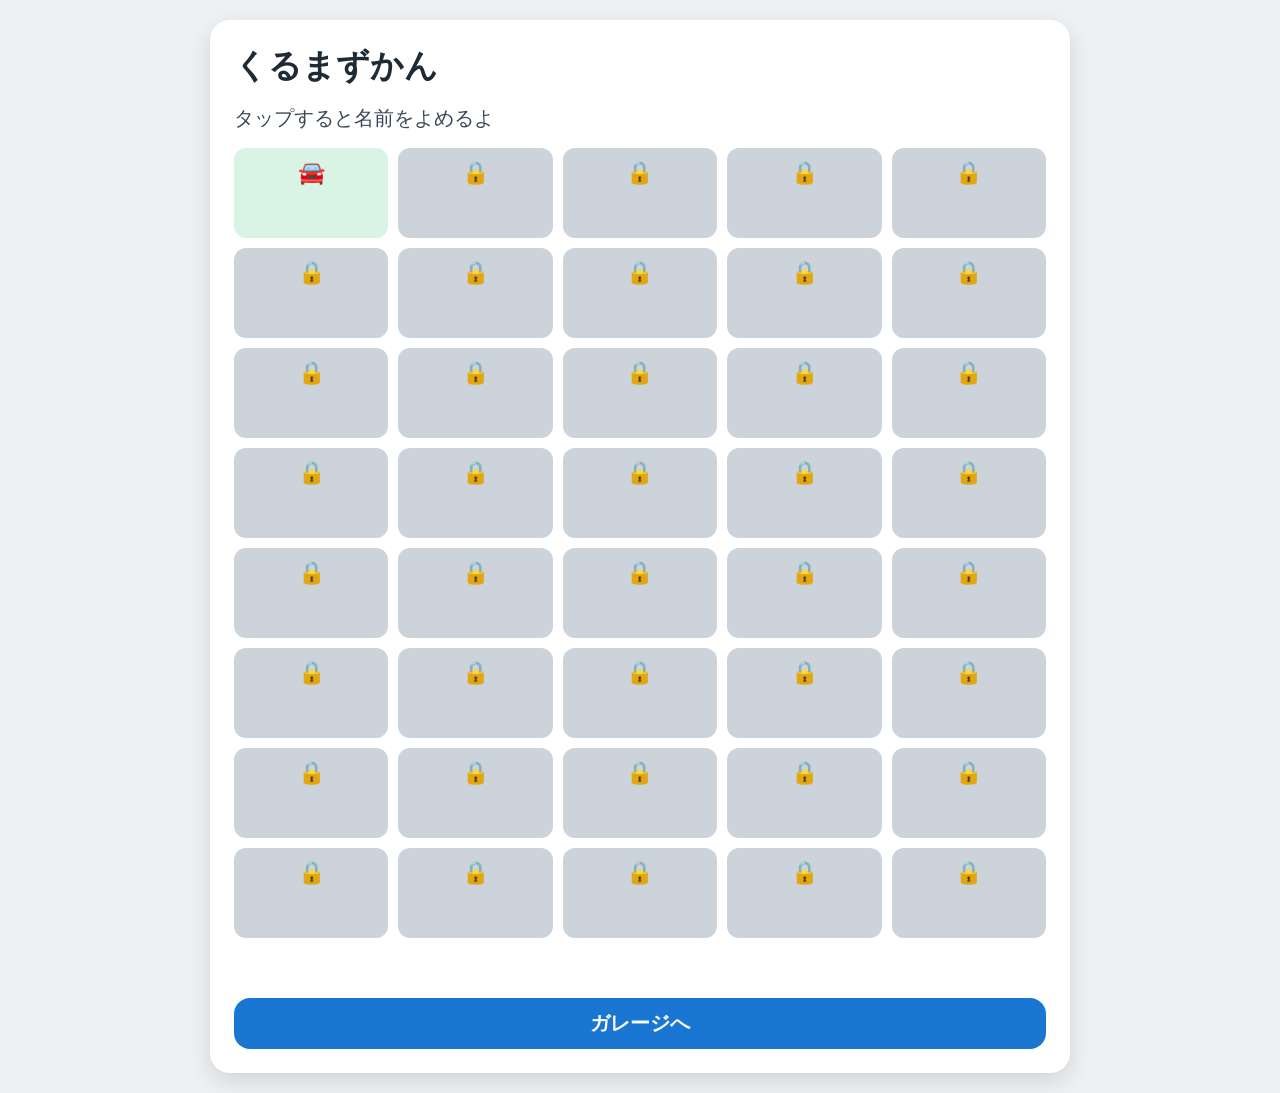
==== collection.html @ c7c64a20 "Create Kuruma Study multi-page learning web app" ====
<!doctype html><html lang="ja"><head><meta charset="UTF-8"><meta name="viewport" content="width=device-width,initial-scale=1"><title>ずかん</title><link rel="stylesheet" href="styles.css"></head>
<body><main class="container"><section class="card">
<h1>くるまずかん</h1><p class="hint">タップすると名前をよめるよ</p>
<div id="grid" class="collection-grid"></div>
<p id="name" class="status"></p>
<div class="buttons"><a class="button-link blue small" href="index.html">ガレージへ</a></div>
</section></main>
<script src="app.js"></script><script>
const s=KurumaApp.loadState();const g=document.getElementById('grid');KurumaApp.ALL_CARS.forEach(n=>{const d=document.createElement('div');const ok=s.unlockedCars.includes(n);d.className='car-tile '+(ok?'unlocked':'locked');d.textContent=ok?'🚘':'🔒';d.onclick=()=>{if(!ok)return;document.getElementById('name').textContent=n;KurumaApp.horn();};g.appendChild(d);});
</script></body></html>
---- styles.css ----
:root {
  --bg: #eef1f4;
  --card: #ffffff;
  --text: #1f2a37;
  --primary: #ff8a00;
  --secondary: #1976d2;
  --ok: #21a366;
  --miss: #b7791f;
}
* { box-sizing: border-box; }
body {
  margin: 0;
  font-family: "Hiragino Kaku Gothic ProN", "Yu Gothic", sans-serif;
  background: var(--bg);
  color: var(--text);
  min-height: 100vh;
  font-size: 22px;
}
.container {
  max-width: 900px;
  margin: 0 auto;
  padding: 20px;
}
.card {
  background: var(--card);
  border-radius: 20px;
  box-shadow: 0 8px 22px rgba(0,0,0,.12);
  padding: 24px;
}
h1,h2,p { margin: 0 0 16px; }
.big {
  font-size: clamp(30px, 5vw, 50px);
  font-weight: 700;
}
.level {
  font-size: 24px;
  font-weight: 700;
  margin-bottom: 18px;
}
.buttons {
  display: grid;
  gap: 16px;
}
button, .button-link {
  width: 100%;
  border: none;
  border-radius: 16px;
  padding: 18px;
  font-size: 28px;
  font-weight: 700;
  color: #fff;
  cursor: pointer;
  text-align: center;
  text-decoration: none;
}
.orange { background: var(--primary); }
.blue { background: var(--secondary); }
.small {
  font-size: 20px;
  padding: 12px;
}
input {
  width: 100%;
  border: 3px solid #d7dde4;
  border-radius: 14px;
  padding: 16px;
  font-size: 30px;
  text-transform: uppercase;
}
.status {
  min-height: 44px;
  font-weight: 700;
  font-size: 30px;
}
.status.ok { color: var(--ok); animation: pop .4s ease; }
.status.miss { color: var(--miss); }
.car-track {
  height: 90px;
  background: repeating-linear-gradient(90deg, #d5dde6 0 40px, #bec8d2 40px 80px);
  border-radius: 12px;
  margin: 16px 0;
  overflow: hidden;
  position: relative;
}
.car {
  position: absolute;
  left: 10px;
  top: 18px;
  font-size: 50px;
  transition: transform .6s ease;
}
.car.go { transform: translateX(520px); }
@keyframes pop {
  0%{ transform: scale(.9);} 70%{transform: scale(1.08);} 100%{transform:scale(1);} }
.grid2 {
  display: grid;
  grid-template-columns: 1fr 1fr;
  gap: 14px;
}
.item {
  background: #f8fafc;
  border: 3px solid #e1e8ef;
  border-radius: 12px;
  padding: 12px;
  font-weight: 700;
}
.collection-grid {
  display: grid;
  grid-template-columns: repeat(auto-fill,minmax(150px,1fr));
  gap: 10px;
}
.car-tile {
  border-radius: 12px;
  padding: 12px;
  text-align: center;
  font-weight: 700;
  min-height: 90px;
}
.locked { background: #ccd3db; color: #6a7180; }
.unlocked { background: #d9f4e5; color: #1a633f; cursor: pointer; }
.hint { font-size: 20px; color: #3a4757; }
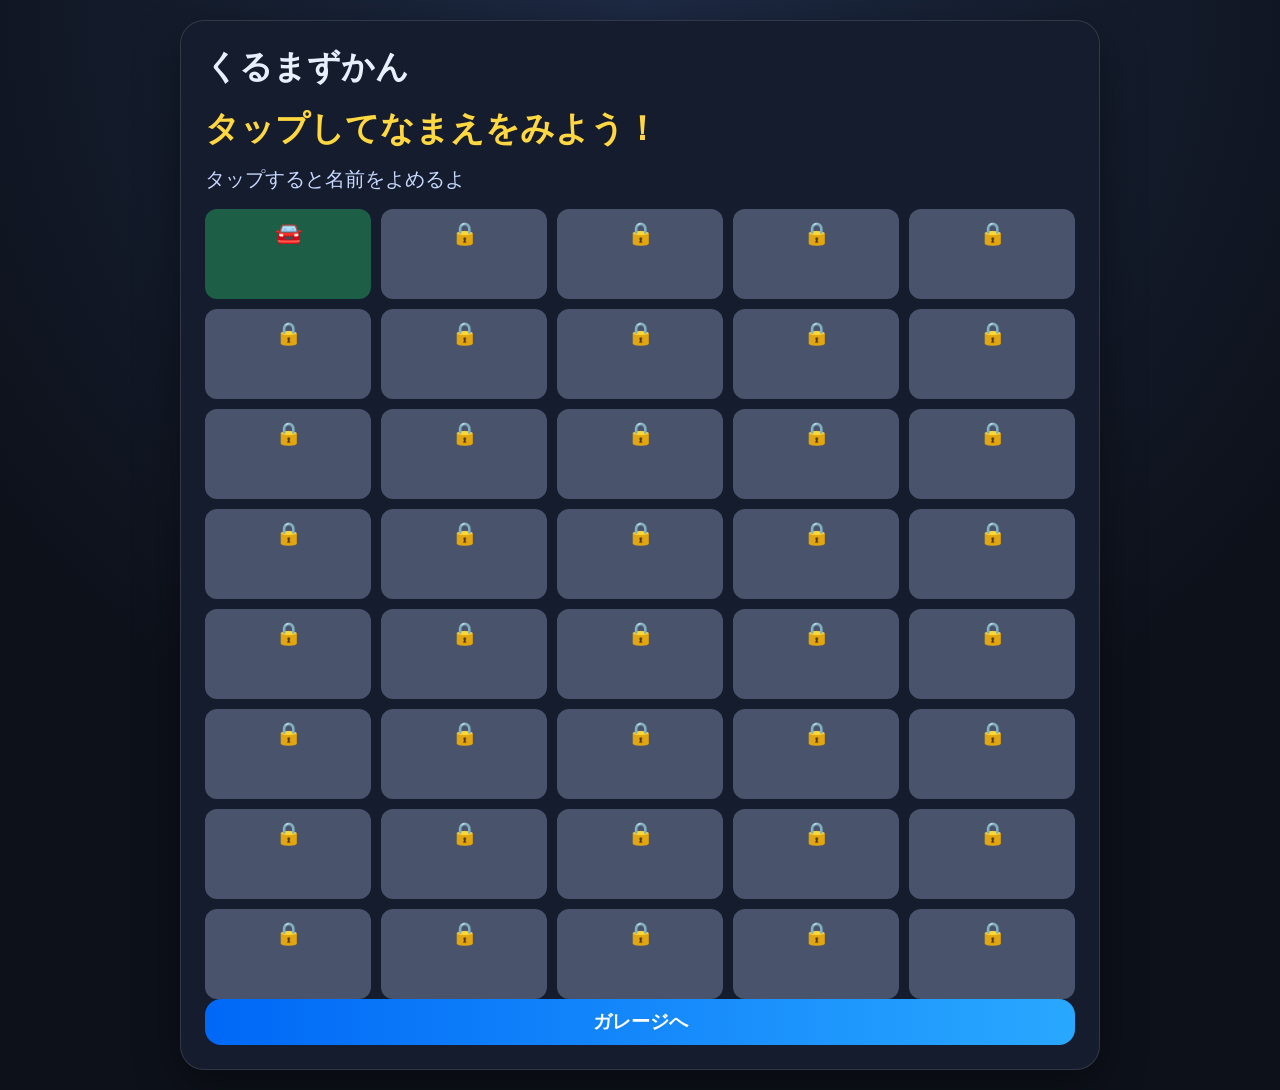
==== commit bb72fa5b: "Improve excitement with keyboard layout, new questions, and reverse car motion" ====
--- a/collection.html
+++ b/collection.html
@@ -1,8 +1,7 @@
 <!doctype html><html lang="ja"><head><meta charset="UTF-8"><meta name="viewport" content="width=device-width,initial-scale=1"><title>ずかん</title><link rel="stylesheet" href="styles.css"></head>
 <body><main class="container"><section class="card">
-<h1>くるまずかん</h1><p class="hint">タップすると名前をよめるよ</p>
+<h1>くるまずかん</h1><p id="name" class="status name-top">タップしてなまえをみよう！</p><p class="hint">タップすると名前をよめるよ</p>
 <div id="grid" class="collection-grid"></div>
-<p id="name" class="status"></p>
 <div class="buttons"><a class="button-link blue small" href="index.html">ガレージへ</a></div>
 </section></main>
 <script src="app.js"></script><script>
--- a/styles.css
+++ b/styles.css
@@ -1,121 +1,34 @@
 :root {
-  --bg: #eef1f4;
-  --card: #ffffff;
-  --text: #1f2a37;
+  --bg: radial-gradient(circle at top, #1d2a44, #0d111a 65%);
+  --card: #151c2e;
+  --text: #e8f0ff;
   --primary: #ff8a00;
-  --secondary: #1976d2;
-  --ok: #21a366;
-  --miss: #b7791f;
+  --secondary: #2b8cff;
+  --ok: #32d296;
+  --miss: #ffb347;
 }
 * { box-sizing: border-box; }
-body {
-  margin: 0;
-  font-family: "Hiragino Kaku Gothic ProN", "Yu Gothic", sans-serif;
-  background: var(--bg);
-  color: var(--text);
-  min-height: 100vh;
-  font-size: 22px;
-}
-.container {
-  max-width: 900px;
-  margin: 0 auto;
-  padding: 20px;
-}
-.card {
-  background: var(--card);
-  border-radius: 20px;
-  box-shadow: 0 8px 22px rgba(0,0,0,.12);
-  padding: 24px;
-}
-h1,h2,p { margin: 0 0 16px; }
-.big {
-  font-size: clamp(30px, 5vw, 50px);
-  font-weight: 700;
-}
-.level {
-  font-size: 24px;
-  font-weight: 700;
-  margin-bottom: 18px;
-}
-.buttons {
-  display: grid;
-  gap: 16px;
-}
-button, .button-link {
-  width: 100%;
-  border: none;
-  border-radius: 16px;
-  padding: 18px;
-  font-size: 28px;
-  font-weight: 700;
-  color: #fff;
-  cursor: pointer;
-  text-align: center;
-  text-decoration: none;
-}
-.orange { background: var(--primary); }
-.blue { background: var(--secondary); }
-.small {
-  font-size: 20px;
-  padding: 12px;
-}
-input {
-  width: 100%;
-  border: 3px solid #d7dde4;
-  border-radius: 14px;
-  padding: 16px;
-  font-size: 30px;
-  text-transform: uppercase;
-}
-.status {
-  min-height: 44px;
-  font-weight: 700;
-  font-size: 30px;
-}
-.status.ok { color: var(--ok); animation: pop .4s ease; }
-.status.miss { color: var(--miss); }
-.car-track {
-  height: 90px;
-  background: repeating-linear-gradient(90deg, #d5dde6 0 40px, #bec8d2 40px 80px);
-  border-radius: 12px;
-  margin: 16px 0;
-  overflow: hidden;
-  position: relative;
-}
-.car {
-  position: absolute;
-  left: 10px;
-  top: 18px;
-  font-size: 50px;
-  transition: transform .6s ease;
-}
-.car.go { transform: translateX(520px); }
-@keyframes pop {
-  0%{ transform: scale(.9);} 70%{transform: scale(1.08);} 100%{transform:scale(1);} }
-.grid2 {
-  display: grid;
-  grid-template-columns: 1fr 1fr;
-  gap: 14px;
-}
-.item {
-  background: #f8fafc;
-  border: 3px solid #e1e8ef;
-  border-radius: 12px;
-  padding: 12px;
-  font-weight: 700;
-}
-.collection-grid {
-  display: grid;
-  grid-template-columns: repeat(auto-fill,minmax(150px,1fr));
-  gap: 10px;
-}
-.car-tile {
-  border-radius: 12px;
-  padding: 12px;
-  text-align: center;
-  font-weight: 700;
-  min-height: 90px;
-}
-.locked { background: #ccd3db; color: #6a7180; }
-.unlocked { background: #d9f4e5; color: #1a633f; cursor: pointer; }
-.hint { font-size: 20px; color: #3a4757; }
+body { margin:0; font-family:"Hiragino Kaku Gothic ProN","Yu Gothic",sans-serif; background: var(--bg); color:var(--text); min-height:100vh; font-size:22px; }
+.container { max-width: 960px; margin: 0 auto; padding: 20px; }
+.card { background: var(--card); border-radius: 24px; box-shadow: 0 15px 45px rgba(0,0,0,.4); padding: 24px; border:1px solid rgba(255,255,255,.12); }
+.cool{backdrop-filter: blur(3px);} h1,h2,p{margin:0 0 16px;} .big{font-size:clamp(30px,5vw,50px);font-weight:700;} .question{min-height:72px;}
+.level { font-size: 24px; font-weight: 700; margin-bottom: 18px; }
+.buttons{display:grid;gap:12px;} button,.button-link{width:100%;border:none;border-radius:16px;padding:16px;font-size:24px;font-weight:700;color:#fff;cursor:pointer;text-align:center;text-decoration:none;}
+.orange{background:linear-gradient(90deg,#ff6f00,#ff9d2d);} .blue{background:linear-gradient(90deg,#0068f7,#29a8ff);} .small{font-size:19px;padding:10px;}
+input{width:100%;border:2px solid #3f4f6f;background:#0c1322;color:#fff;border-radius:14px;padding:14px;font-size:30px;text-transform:uppercase;}
+.status{min-height:44px;font-weight:700;font-size:30px;}.status.ok{color:var(--ok);animation:pop .4s ease;}.status.miss{color:var(--miss);} 
+.car-track{height:90px;background:repeating-linear-gradient(90deg,#2f3d5f 0 42px,#1f2c49 42px 84px);border-radius:12px;margin:16px 0;overflow:hidden;position:relative;}
+.car{position:absolute;right:10px;top:18px;font-size:50px;transition:transform .6s ease;}.car.go{transform:translateX(-520px);} 
+.emoji-lane{height:60px;overflow:hidden;position:relative;}.race-car{position:absolute;left:-40px;top:8px;font-size:40px;filter:drop-shadow(0 0 8px currentColor);}.race-car.go{animation:dash .9s ease forwards;}
+.tap-pad,.alpha-pad{display:grid;gap:8px;margin:12px 0 16px;}.tap-pad{grid-template-columns:repeat(3,1fr);} .alpha-pad{display:flex;flex-direction:column;gap:8px;max-height:280px;overflow:auto;padding-right:4px;}
+.key-row{display:grid;gap:8px;}
+.row-0,.row-1{grid-template-columns:repeat(10,1fr);}
+.row-2{grid-template-columns:repeat(9,1fr);padding:0 20px;}
+.row-3{grid-template-columns:repeat(7,1fr);padding:0 56px;}
+.pad-btn{padding:10px;font-size:20px;border-radius:10px;}
+@keyframes dash{from{transform:translateX(780px);}to{transform:translateX(-80px);}} @keyframes pop{0%{transform:scale(.9);}70%{transform:scale(1.08);}100%{transform:scale(1);}}
+.grid2{display:grid;grid-template-columns:1fr 1fr;gap:14px;}
+.collection-grid{display:grid;grid-template-columns:repeat(auto-fill,minmax(150px,1fr));gap:10px;}
+.car-tile{border-radius:12px;padding:12px;text-align:center;font-weight:700;min-height:90px;}
+.locked{background:#49546c;color:#c0c7d7;} .unlocked{background:#1c5f46;color:#d4ffe6;cursor:pointer;} .hint{font-size:20px;color:#c7d8ff;}
+.name-top{font-size:34px;min-height:52px;margin-bottom:8px;color:#ffd740;}
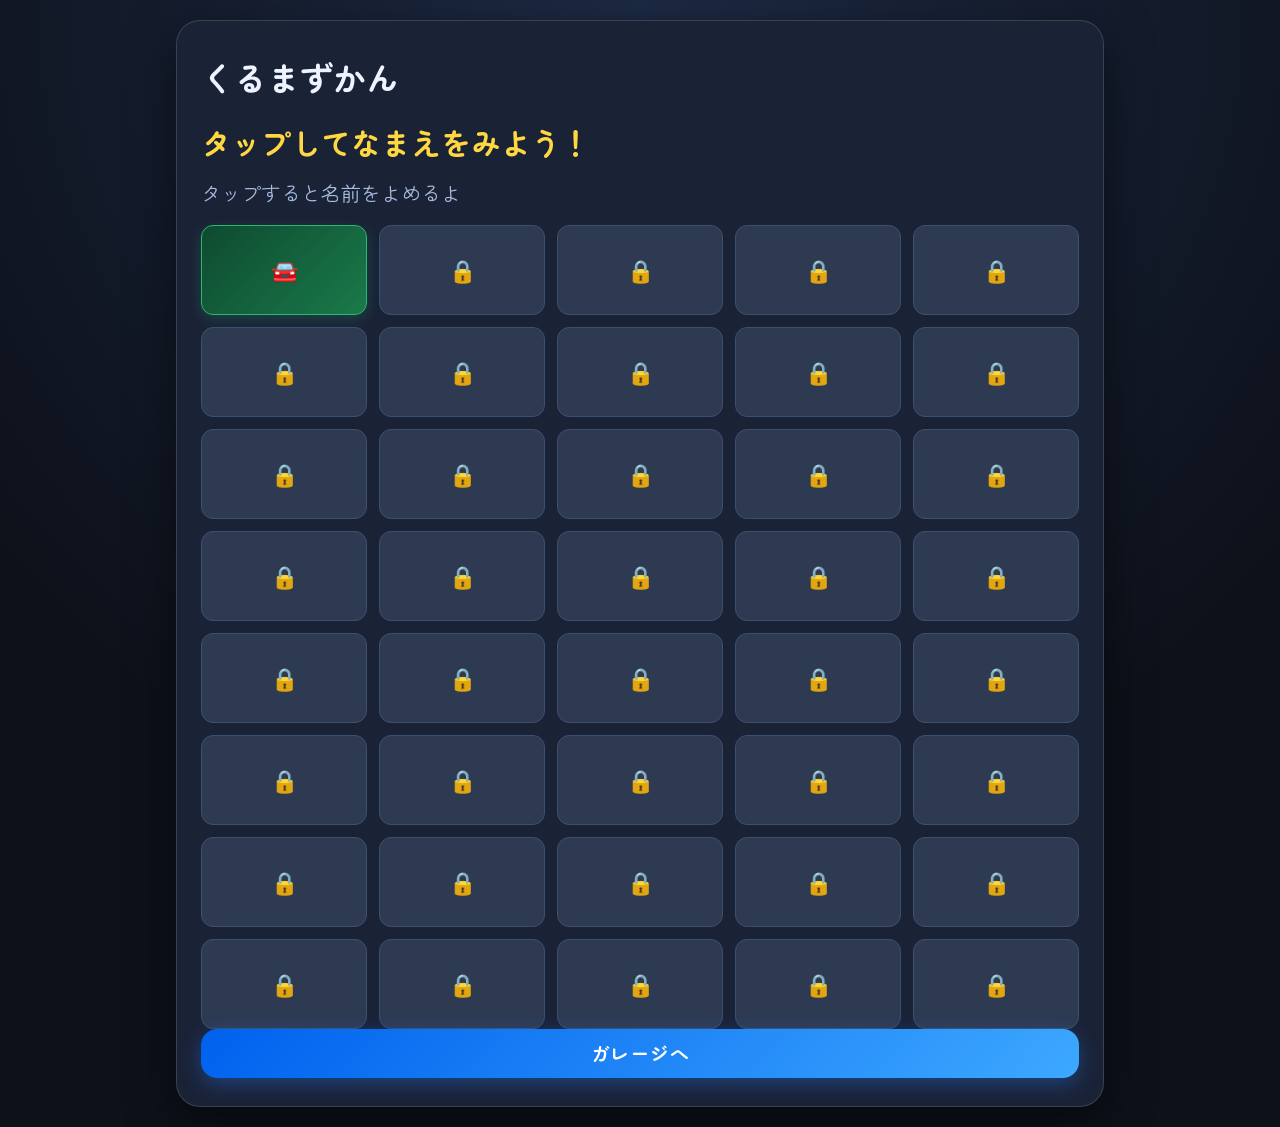
==== commit 4cb1c93d: "Upgrade car study typing and math modes" ====
--- a/collection.html
+++ b/collection.html
@@ -5,5 +5,5 @@
 <div class="buttons"><a class="button-link blue small" href="index.html">ガレージへ</a></div>
 </section></main>
 <script src="app.js"></script><script>
-const s=KurumaApp.loadState();const g=document.getElementById('grid');KurumaApp.ALL_CARS.forEach(n=>{const d=document.createElement('div');const ok=s.unlockedCars.includes(n);d.className='car-tile '+(ok?'unlocked':'locked');d.textContent=ok?'🚘':'🔒';d.onclick=()=>{if(!ok)return;document.getElementById('name').textContent=n;KurumaApp.horn();};g.appendChild(d);});
+const s=KurumaApp.loadState();const g=document.getElementById('grid');KurumaApp.ALL_CARS.forEach(n=>{const d=document.createElement('div');const ok=s.unlockedCars.includes(n);d.className='car-tile '+(ok?'unlocked':'locked');d.textContent=ok?'🚘':'🔒';d.onclick=()=>{if(!ok)return;document.getElementById('name').textContent=KurumaApp.getCarLabel(n);KurumaApp.horn();};g.appendChild(d);});
 </script></body></html>
--- a/styles.css
+++ b/styles.css
@@ -1,34 +1,451 @@
+/* ========================================
+   くるまスタディ styles.css
+   支援対応版 — 大きな文字・高コントラスト・
+   タップしやすいUI・ふりがな対応
+   ======================================== */
+
+@import url('https://fonts.googleapis.com/css2?family=Zen+Maru+Gothic:wght@400;700;900&display=swap');
+
+/* ===== デザイントークン ===== */
 :root {
   --bg: radial-gradient(circle at top, #1d2a44, #0d111a 65%);
-  --card: #151c2e;
-  --text: #e8f0ff;
-  --primary: #ff8a00;
-  --secondary: #2b8cff;
-  --ok: #32d296;
-  --miss: #ffb347;
-}
-* { box-sizing: border-box; }
-body { margin:0; font-family:"Hiragino Kaku Gothic ProN","Yu Gothic",sans-serif; background: var(--bg); color:var(--text); min-height:100vh; font-size:22px; }
-.container { max-width: 960px; margin: 0 auto; padding: 20px; }
-.card { background: var(--card); border-radius: 24px; box-shadow: 0 15px 45px rgba(0,0,0,.4); padding: 24px; border:1px solid rgba(255,255,255,.12); }
-.cool{backdrop-filter: blur(3px);} h1,h2,p{margin:0 0 16px;} .big{font-size:clamp(30px,5vw,50px);font-weight:700;} .question{min-height:72px;}
-.level { font-size: 24px; font-weight: 700; margin-bottom: 18px; }
-.buttons{display:grid;gap:12px;} button,.button-link{width:100%;border:none;border-radius:16px;padding:16px;font-size:24px;font-weight:700;color:#fff;cursor:pointer;text-align:center;text-decoration:none;}
-.orange{background:linear-gradient(90deg,#ff6f00,#ff9d2d);} .blue{background:linear-gradient(90deg,#0068f7,#29a8ff);} .small{font-size:19px;padding:10px;}
-input{width:100%;border:2px solid #3f4f6f;background:#0c1322;color:#fff;border-radius:14px;padding:14px;font-size:30px;text-transform:uppercase;}
-.status{min-height:44px;font-weight:700;font-size:30px;}.status.ok{color:var(--ok);animation:pop .4s ease;}.status.miss{color:var(--miss);} 
-.car-track{height:90px;background:repeating-linear-gradient(90deg,#2f3d5f 0 42px,#1f2c49 42px 84px);border-radius:12px;margin:16px 0;overflow:hidden;position:relative;}
-.car{position:absolute;right:10px;top:18px;font-size:50px;transition:transform .6s ease;}.car.go{transform:translateX(-520px);} 
-.emoji-lane{height:60px;overflow:hidden;position:relative;}.race-car{position:absolute;left:-40px;top:8px;font-size:40px;filter:drop-shadow(0 0 8px currentColor);}.race-car.go{animation:dash .9s ease forwards;}
-.tap-pad,.alpha-pad{display:grid;gap:8px;margin:12px 0 16px;}.tap-pad{grid-template-columns:repeat(3,1fr);} .alpha-pad{display:flex;flex-direction:column;gap:8px;max-height:280px;overflow:auto;padding-right:4px;}
-.key-row{display:grid;gap:8px;}
-.row-0,.row-1{grid-template-columns:repeat(10,1fr);}
-.row-2{grid-template-columns:repeat(9,1fr);padding:0 20px;}
-.row-3{grid-template-columns:repeat(7,1fr);padding:0 56px;}
-.pad-btn{padding:10px;font-size:20px;border-radius:10px;}
-@keyframes dash{from{transform:translateX(780px);}to{transform:translateX(-80px);}} @keyframes pop{0%{transform:scale(.9);}70%{transform:scale(1.08);}100%{transform:scale(1);}}
-.grid2{display:grid;grid-template-columns:1fr 1fr;gap:14px;}
-.collection-grid{display:grid;grid-template-columns:repeat(auto-fill,minmax(150px,1fr));gap:10px;}
-.car-tile{border-radius:12px;padding:12px;text-align:center;font-weight:700;min-height:90px;}
-.locked{background:#49546c;color:#c0c7d7;} .unlocked{background:#1c5f46;color:#d4ffe6;cursor:pointer;} .hint{font-size:20px;color:#c7d8ff;}
-.name-top{font-size:34px;min-height:52px;margin-bottom:8px;color:#ffd740;}
+  --card:       #1a2236;
+  --card-inner: #111827;
+  --text:       #eef3ff;
+  --text-sub:   #a8bce0;
+  --primary:    #ff8a00;
+  --secondary:  #3d9eff;
+  --ok:         #3de2a0;
+  --miss:       #ffb347;
+  --border:     rgba(255,255,255,.14);
+  --radius-lg:  24px;
+  --radius-md:  16px;
+  --radius-sm:  12px;
+  --shadow:     0 16px 48px rgba(0,0,0,.5);
+  --font:       'Zen Maru Gothic', 'Hiragino Maru Gothic Pro', 'Hiragino Kaku Gothic ProN', 'Yu Gothic', sans-serif;
+}
+
+/* ===== リセット ===== */
+*, *::before, *::after { box-sizing: border-box; }
+
+/* ===== ベース ===== */
+body {
+  margin: 0;
+  font-family: var(--font);
+  background: var(--bg);
+  color: var(--text);
+  min-height: 100vh;
+  font-size: 22px;
+  line-height: 1.7;
+  -webkit-font-smoothing: antialiased;
+}
+
+/* ===== レイアウト ===== */
+.container {
+  max-width: 960px;
+  margin: 0 auto;
+  padding: 20px 16px;
+}
+
+/* ===== カード ===== */
+.card {
+  background: var(--card);
+  border-radius: var(--radius-lg);
+  box-shadow: var(--shadow);
+  padding: 28px 24px;
+  border: 1px solid var(--border);
+}
+
+.cool { backdrop-filter: blur(4px); }
+
+/* ===== タイポグラフィ ===== */
+h1, h2, p { margin: 0 0 16px; }
+
+.big {
+  font-size: clamp(32px, 5vw, 52px);
+  font-weight: 900;
+  letter-spacing: .04em;
+  line-height: 1.25;
+}
+
+.level {
+  font-size: 22px;
+  font-weight: 700;
+  margin-bottom: 18px;
+  color: #ffd966;
+  letter-spacing: .03em;
+}
+
+.question { min-height: 72px; }
+
+.hint {
+  font-size: 20px;
+  color: var(--text-sub);
+  line-height: 1.6;
+}
+
+.name-top {
+  font-size: 34px;
+  min-height: 52px;
+  margin-bottom: 8px;
+  color: #ffd740;
+  font-weight: 700;
+}
+
+/* ===== ふりがな ===== */
+ruby { ruby-align: center; }
+rt {
+  font-size: .52em;
+  color: var(--text-sub);
+  letter-spacing: .02em;
+}
+
+/* ===== ボタン共通 ===== */
+button, .button-link {
+  display: block;
+  width: 100%;
+  border: none;
+  border-radius: var(--radius-md);
+  padding: 18px 16px;
+  font-family: var(--font);
+  font-size: 24px;
+  font-weight: 700;
+  color: #fff;
+  cursor: pointer;
+  text-align: center;
+  text-decoration: none;
+  line-height: 1.3;
+  letter-spacing: .04em;
+  transition: transform .15s ease, box-shadow .15s ease, filter .15s ease;
+  -webkit-tap-highlight-color: transparent;
+  /* タップ時の視覚フィードバック */
+}
+
+button:hover, .button-link:hover {
+  filter: brightness(1.1);
+}
+
+button:active, .button-link:active {
+  transform: scale(.96);
+  box-shadow: none !important;
+}
+
+.small {
+  font-size: 19px;
+  padding: 12px 16px;
+}
+
+/* ===== ボタン色 ===== */
+.orange {
+  background: linear-gradient(135deg, #ff6f00, #ffaa3a);
+  box-shadow: 0 6px 20px rgba(255,120,0,.35);
+}
+
+.blue {
+  background: linear-gradient(135deg, #0061ee, #3da8ff);
+  box-shadow: 0 6px 20px rgba(40,130,255,.35);
+}
+
+.green {
+  background: linear-gradient(135deg, #1a9c5a, #3de2a0);
+  box-shadow: 0 6px 20px rgba(50,210,140,.30);
+}
+
+/* ===== ボタングリッド ===== */
+.buttons {
+  display: grid;
+  gap: 14px;
+}
+
+.grid2 {
+  display: grid;
+  grid-template-columns: 1fr 1fr;
+  gap: 14px;
+}
+
+/* ===== テキスト入力 ===== */
+input {
+  width: 100%;
+  border: 2px solid #3f4f6f;
+  background: var(--card-inner);
+  color: #fff;
+  border-radius: var(--radius-md);
+  padding: 16px 14px;
+  font-family: var(--font);
+  font-size: 30px;
+  text-transform: uppercase;
+  transition: border-color .2s, box-shadow .2s;
+  outline: none;
+}
+
+input:focus {
+  border-color: var(--secondary);
+  box-shadow: 0 0 0 4px rgba(61,158,255,.22);
+}
+
+/* ===== ステータス表示 ===== */
+.status {
+  min-height: 48px;
+  font-weight: 700;
+  font-size: 30px;
+  line-height: 1.4;
+}
+
+.status.ok {
+  color: var(--ok);
+  animation: pop .45s ease;
+}
+
+.status.miss {
+  color: var(--miss);
+  animation: shake .35s ease;
+}
+
+/* ===== 車トラック ===== */
+.car-track {
+  height: 90px;
+  background: repeating-linear-gradient(
+    90deg,
+    #2f3d5f 0 42px,
+    #1f2c49 42px 84px
+  );
+  border-radius: var(--radius-sm);
+  margin: 16px 0;
+  overflow: hidden;
+  position: relative;
+}
+
+.car {
+  position: absolute;
+  right: 10px;
+  top: 18px;
+  font-size: 50px;
+  transition: transform .6s ease;
+}
+
+.car.go { transform: translateX(-520px); }
+
+/* ===== レースカー ===== */
+.emoji-lane {
+  height: 60px;
+  overflow: hidden;
+  position: relative;
+}
+
+.race-car {
+  position: absolute;
+  left: -40px;
+  top: 8px;
+  font-size: 40px;
+  filter: drop-shadow(0 0 8px currentColor);
+}
+
+.race-car.go { animation: dash .9s ease forwards; }
+
+/* ===== タップパッド ===== */
+.tap-pad {
+  display: grid;
+  grid-template-columns: repeat(3, 1fr);
+  gap: 10px;
+  margin: 12px 0 16px;
+}
+
+/* ===== アルファベットパッド ===== */
+.alpha-pad {
+  display: flex;
+  flex-direction: column;
+  gap: 10px;
+  margin: 12px 0 16px;
+  max-height: 290px;
+  overflow: auto;
+  padding-right: 4px;
+}
+
+.key-row {
+  display: grid;
+  gap: 8px;
+}
+
+.row-0, .row-1 { grid-template-columns: repeat(10, 1fr); }
+.row-2 { grid-template-columns: repeat(9, 1fr);  padding: 0 20px; }
+.row-3 { grid-template-columns: repeat(7, 1fr);  padding: 0 56px; }
+
+/* パッドボタン */
+.pad-btn {
+  padding: 11px 8px;
+  font-family: var(--font);
+  font-size: 20px;
+  font-weight: 700;
+  border-radius: 10px;
+  transition: transform .1s, filter .1s;
+}
+
+.pad-btn:active {
+  transform: scale(.92);
+  filter: brightness(1.15);
+}
+
+/* ===== コレクショングリッド ===== */
+.collection-grid {
+  display: grid;
+  grid-template-columns: repeat(auto-fill, minmax(150px, 1fr));
+  gap: 12px;
+}
+
+.car-tile {
+  border-radius: var(--radius-sm);
+  padding: 14px 10px;
+  text-align: center;
+  font-weight: 700;
+  min-height: 90px;
+  display: flex;
+  flex-direction: column;
+  align-items: center;
+  justify-content: center;
+  gap: 6px;
+  transition: transform .15s, box-shadow .15s;
+}
+
+.locked {
+  background: #2e3a52;
+  color: #7a8aaa;
+  border: 1px solid #3d4f6e;
+}
+
+.unlocked {
+  background: linear-gradient(135deg, #0e4a30, #1a7a4a);
+  color: #d4ffe6;
+  cursor: pointer;
+  border: 1px solid #2bb870;
+  box-shadow: 0 4px 14px rgba(50,200,130,.20);
+}
+
+.unlocked:hover {
+  transform: translateY(-3px);
+  box-shadow: 0 8px 22px rgba(50,200,130,.30);
+}
+
+/* ===== アニメーション ===== */
+@keyframes pop {
+  0%   { transform: scale(.88); opacity: .7; }
+  65%  { transform: scale(1.1); }
+  100% { transform: scale(1);   opacity: 1; }
+}
+
+@keyframes shake {
+  0%,100% { transform: translateX(0); }
+  25%      { transform: translateX(-6px); }
+  75%      { transform: translateX(6px); }
+}
+
+@keyframes dash {
+  from { transform: translateX(780px); }
+  to   { transform: translateX(-80px); }
+}
+
+@keyframes fadeUp {
+  from { opacity: 0; transform: translateY(20px); }
+  to   { opacity: 1; transform: translateY(0); }
+}
+
+/* ===== スクロールバー（タブレット向け） ===== */
+::-webkit-scrollbar { width: 6px; height: 6px; }
+::-webkit-scrollbar-track { background: transparent; }
+::-webkit-scrollbar-thumb { background: #3f4f6f; border-radius: 999px; }
+
+/* ===== 学習アップデート用パーツ ===== */
+.mission-card {
+  position: relative;
+  overflow: hidden;
+}
+
+.mission-card::before {
+  content: '';
+  position: absolute;
+  inset: 0;
+  background: radial-gradient(circle at 85% 8%, rgba(255, 215, 64, .16), transparent 26%);
+  pointer-events: none;
+}
+
+.kana-label {
+  display: inline-block;
+  margin: -8px 0 12px;
+  padding: 6px 14px;
+  border-radius: 999px;
+  background: rgba(255, 215, 64, .16);
+  color: #ffe27a;
+  font-size: clamp(24px, 4vw, 36px);
+  font-weight: 900;
+  letter-spacing: .06em;
+}
+
+.progress-wrap {
+  height: 16px;
+  overflow: hidden;
+  border-radius: 999px;
+  background: #0b1220;
+  border: 1px solid rgba(255,255,255,.16);
+  margin: 8px 0 12px;
+}
+
+.progress-bar {
+  width: 0;
+  height: 100%;
+  border-radius: inherit;
+  background: linear-gradient(90deg, #3de2a0, #ffd740, #ff8a00);
+  transition: width .18s ease;
+}
+
+.typing-toolbar {
+  display: grid;
+  grid-template-columns: 1fr 1fr;
+  gap: 12px;
+  margin: 12px 0;
+}
+
+.row-4 {
+  grid-template-columns: 1fr 2fr;
+  padding: 0 80px;
+}
+
+.math-dashboard {
+  display: flex;
+  flex-wrap: wrap;
+  align-items: center;
+  gap: 10px;
+  margin-bottom: 12px;
+}
+
+.mission-badge,
+.formula-hint {
+  display: inline-flex;
+  align-items: center;
+  min-height: 42px;
+  border-radius: 999px;
+  padding: 6px 14px;
+  font-size: 18px;
+  font-weight: 900;
+}
+
+.mission-badge {
+  background: linear-gradient(135deg, rgba(255,138,0,.24), rgba(61,158,255,.18));
+  color: #ffd740;
+  border: 1px solid rgba(255,215,64,.28);
+}
+
+.formula-hint {
+  background: rgba(61,158,255,.14);
+  color: #b9dcff;
+  border: 1px solid rgba(61,158,255,.28);
+}
+
+.math-pad {
+  grid-template-columns: repeat(4, 1fr);
+}
+
+@media (max-width: 680px) {
+  .typing-toolbar { grid-template-columns: 1fr; }
+  .row-0, .row-1 { grid-template-columns: repeat(5, 1fr); }
+  .row-2, .row-3, .row-4 { padding: 0; }
+  .math-pad { grid-template-columns: repeat(4, 1fr); }
+}
